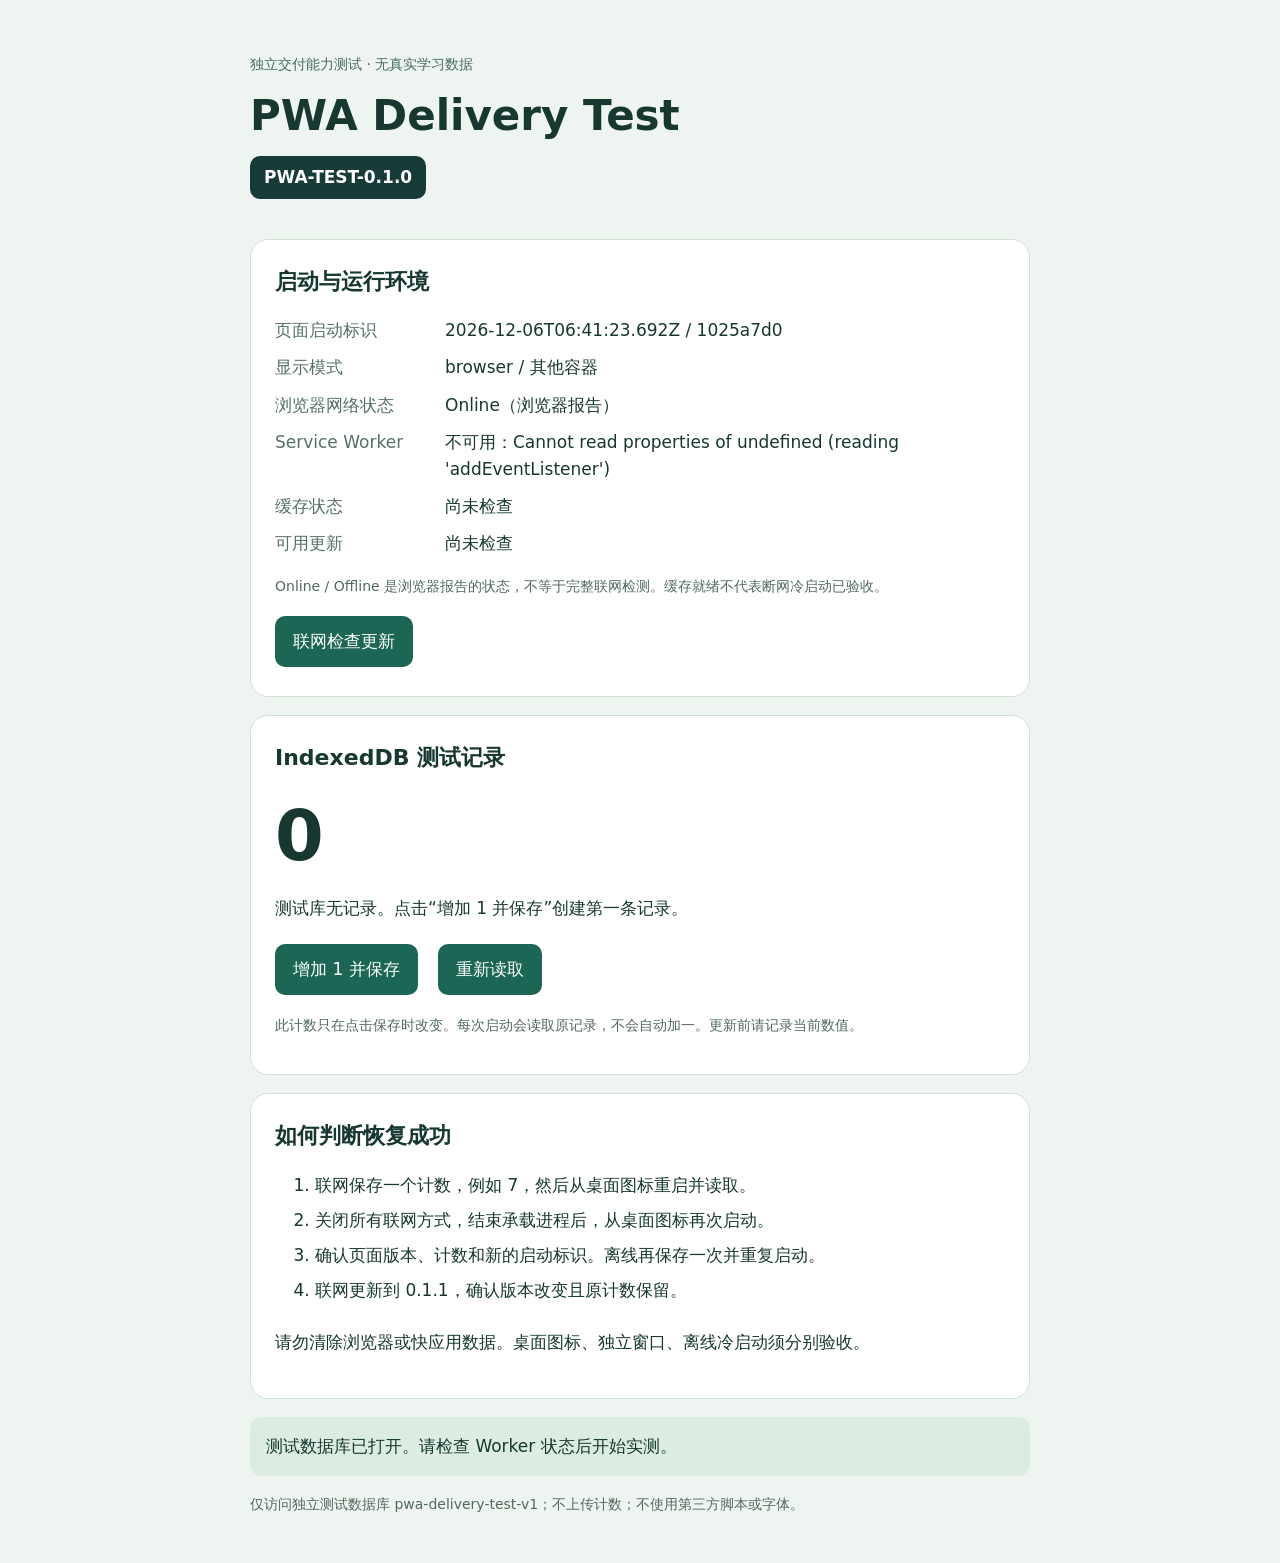
==== index.html @ 88a7f70e "Sync original PWA-TEST-0.1.0 delivery test files" ====
<!doctype html>
<html lang="zh-CN"><head><meta charset="utf-8"><meta name="viewport" content="width=device-width, initial-scale=1"><meta name="theme-color" content="#163b38"><title>PWA Delivery Test</title><link rel="manifest" href="./manifest.webmanifest"><link rel="icon" href="./icon-192.png"><link rel="stylesheet" href="./styles.css"><script defer src="./app.js"></script></head>
<body><main><header><span class="eyebrow">独立交付能力测试 · 无真实学习数据</span><h1>PWA Delivery Test</h1><strong class="version">PWA-TEST-0.1.0</strong></header>
<section><h2>启动与运行环境</h2><dl><dt>页面启动标识</dt><dd id="launch">正在读取</dd><dt>显示模式</dt><dd id="mode">正在读取</dd><dt>浏览器网络状态</dt><dd id="network">正在读取</dd><dt>Service Worker</dt><dd id="worker">正在检查</dd><dt>缓存状态</dt><dd id="cache">尚未检查</dd><dt>可用更新</dt><dd id="update-state">尚未检查</dd></dl><p class="note">Online / Offline 是浏览器报告的状态，不等于完整联网检测。缓存就绪不代表断网冷启动已验收。</p><button id="check-update" disabled>联网检查更新</button><button id="apply-update" hidden>启用新版本并重新载入</button></section>
<section><h2>IndexedDB 测试记录</h2><div class="counter" id="count">—</div><p id="saved">正在打开测试数据库</p><div class="actions"><button id="increment" disabled>增加 1 并保存</button><button id="read" disabled>重新读取</button></div><p class="note">此计数只在点击保存时改变。每次启动会读取原记录，不会自动加一。更新前请记录当前数值。</p></section>
<section><h2>如何判断恢复成功</h2><ol><li>联网保存一个计数，例如 7，然后从桌面图标重启并读取。</li><li>关闭所有联网方式，结束承载进程后，从桌面图标再次启动。</li><li>确认页面版本、计数和新的启动标识。离线再保存一次并重复启动。</li><li>联网更新到 0.1.1，确认版本改变且原计数保留。</li></ol><p>请勿清除浏览器或快应用数据。桌面图标、独立窗口、离线冷启动须分别验收。</p></section>
<p id="message" role="status" aria-live="polite">等待初始化</p><footer>仅访问独立测试数据库 pwa-delivery-test-v1；不上传计数；不使用第三方脚本或字体。</footer></main></body></html>
---- styles.css ----
*{box-sizing:border-box}body{margin:0;background:#eef4f0;color:#173831;font:17px/1.6 system-ui,sans-serif}main{max-width:820px;margin:auto;padding:28px 20px 48px}header{padding:22px 0}.eyebrow{color:#476b60;font-size:14px}h1{font-size:clamp(28px,5vw,42px);line-height:1.2;margin:14px 0}h2{font-size:22px;margin-top:0}.version{display:inline-block;background:#163b38;color:white;padding:8px 14px;border-radius:10px}section{background:white;padding:24px;border:1px solid #d0e0d6;border-radius:18px;margin:18px 0}dl{display:grid;grid-template-columns:160px 1fr;gap:10px}dt{color:#567067}dd{margin:0;overflow-wrap:anywhere}.note,footer{font-size:14px;color:#52695e}.counter{font-size:70px;font-weight:750;line-height:1.2}.actions{display:flex;gap:12px;flex-wrap:wrap}button{font:inherit;background:#1b6654;color:white;border:0;border-radius:10px;min-height:50px;padding:12px 18px;margin:5px 8px 5px 0;cursor:pointer}button:disabled{opacity:.5;cursor:wait}button:focus-visible{outline:3px solid #b07b08;outline-offset:3px}[hidden]{display:none!important}#message{padding:16px;background:#dcece1;border-radius:12px;overflow-wrap:anywhere}#message.error{background:#ffddd7;color:#7f2719}li{padding-bottom:8px}@media(max-width:520px){dl{grid-template-columns:1fr;gap:4px}dd{margin-bottom:10px}section{padding:18px}main{padding:18px 14px}}
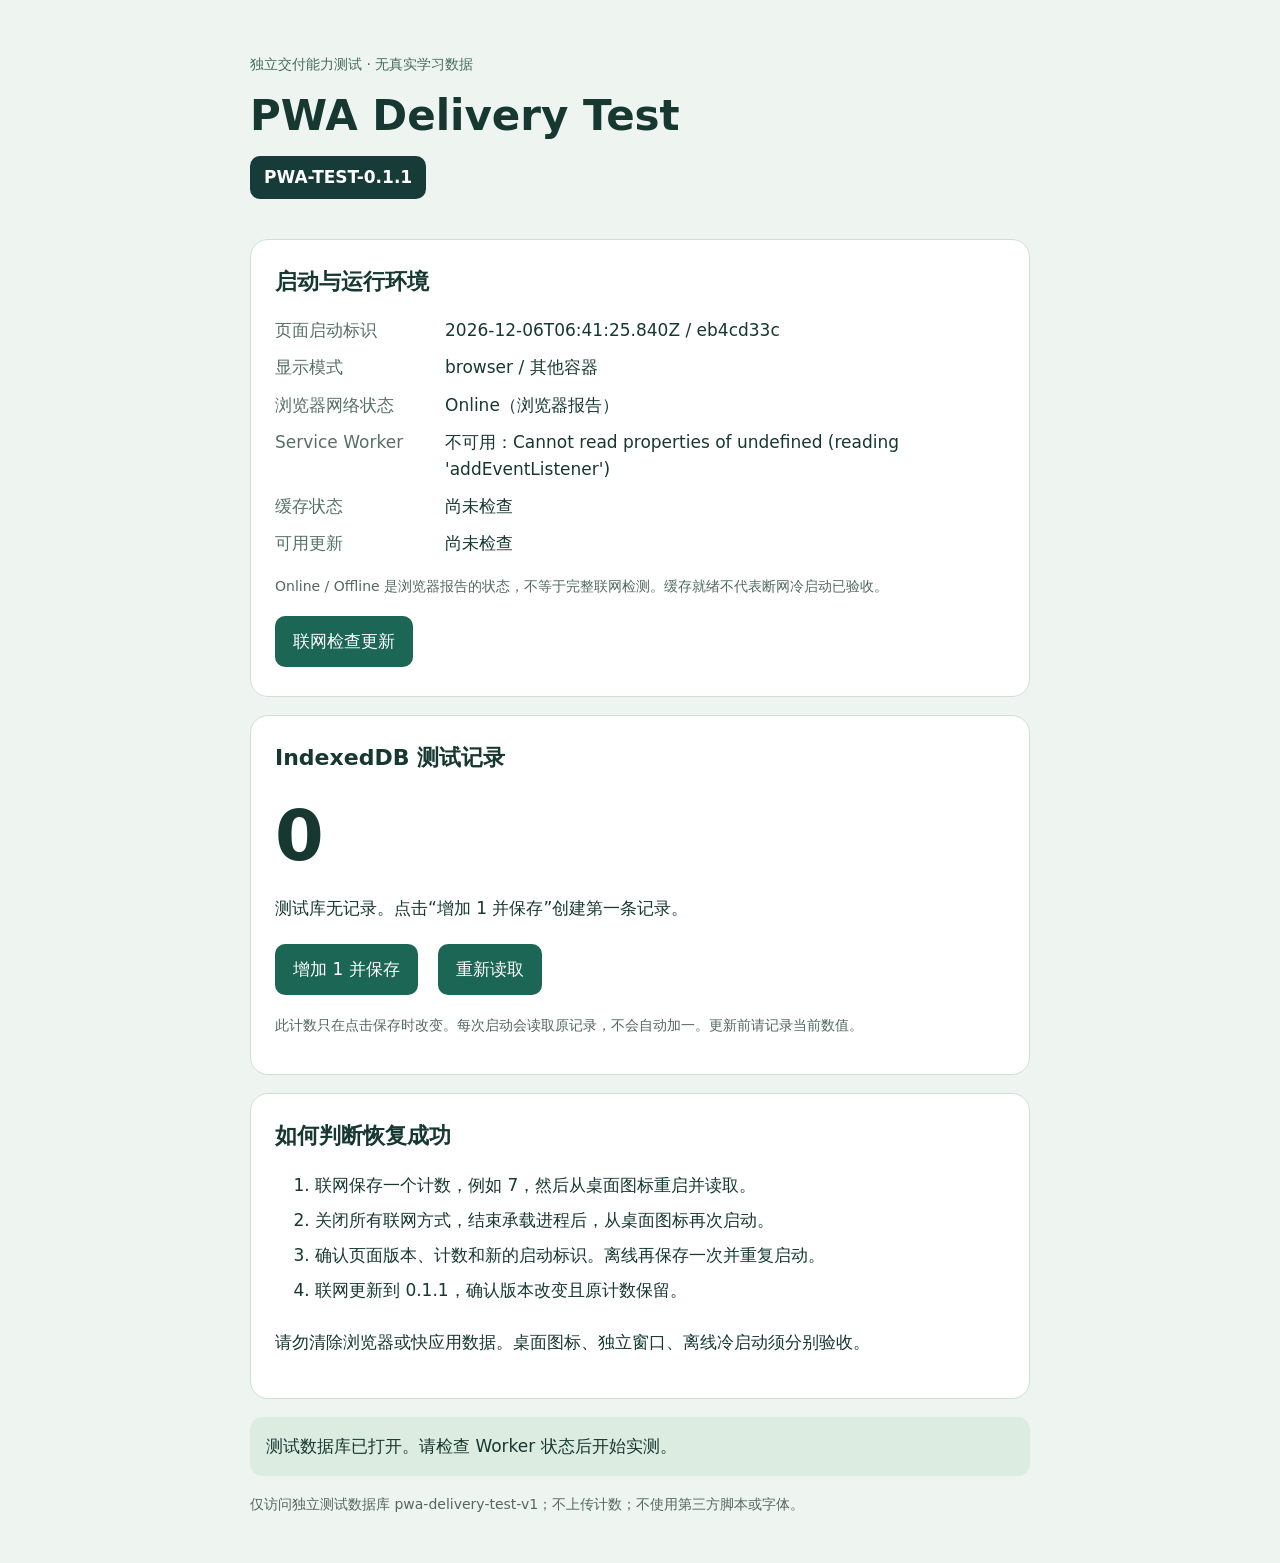
==== commit df363b95: "Prepare PWA-TEST-0.1.1 with retained old caches (pending publication approval)" ====
--- a/index.html
+++ b/index.html
@@ -1,6 +1,6 @@
 <!doctype html>
 <html lang="zh-CN"><head><meta charset="utf-8"><meta name="viewport" content="width=device-width, initial-scale=1"><meta name="theme-color" content="#163b38"><title>PWA Delivery Test</title><link rel="manifest" href="./manifest.webmanifest"><link rel="icon" href="./icon-192.png"><link rel="stylesheet" href="./styles.css"><script defer src="./app.js"></script></head>
-<body><main><header><span class="eyebrow">独立交付能力测试 · 无真实学习数据</span><h1>PWA Delivery Test</h1><strong class="version">PWA-TEST-0.1.0</strong></header>
+<body><main><header><span class="eyebrow">独立交付能力测试 · 无真实学习数据</span><h1>PWA Delivery Test</h1><strong class="version">PWA-TEST-0.1.1</strong></header>
 <section><h2>启动与运行环境</h2><dl><dt>页面启动标识</dt><dd id="launch">正在读取</dd><dt>显示模式</dt><dd id="mode">正在读取</dd><dt>浏览器网络状态</dt><dd id="network">正在读取</dd><dt>Service Worker</dt><dd id="worker">正在检查</dd><dt>缓存状态</dt><dd id="cache">尚未检查</dd><dt>可用更新</dt><dd id="update-state">尚未检查</dd></dl><p class="note">Online / Offline 是浏览器报告的状态，不等于完整联网检测。缓存就绪不代表断网冷启动已验收。</p><button id="check-update" disabled>联网检查更新</button><button id="apply-update" hidden>启用新版本并重新载入</button></section>
 <section><h2>IndexedDB 测试记录</h2><div class="counter" id="count">—</div><p id="saved">正在打开测试数据库</p><div class="actions"><button id="increment" disabled>增加 1 并保存</button><button id="read" disabled>重新读取</button></div><p class="note">此计数只在点击保存时改变。每次启动会读取原记录，不会自动加一。更新前请记录当前数值。</p></section>
 <section><h2>如何判断恢复成功</h2><ol><li>联网保存一个计数，例如 7，然后从桌面图标重启并读取。</li><li>关闭所有联网方式，结束承载进程后，从桌面图标再次启动。</li><li>确认页面版本、计数和新的启动标识。离线再保存一次并重复启动。</li><li>联网更新到 0.1.1，确认版本改变且原计数保留。</li></ol><p>请勿清除浏览器或快应用数据。桌面图标、独立窗口、离线冷启动须分别验收。</p></section>
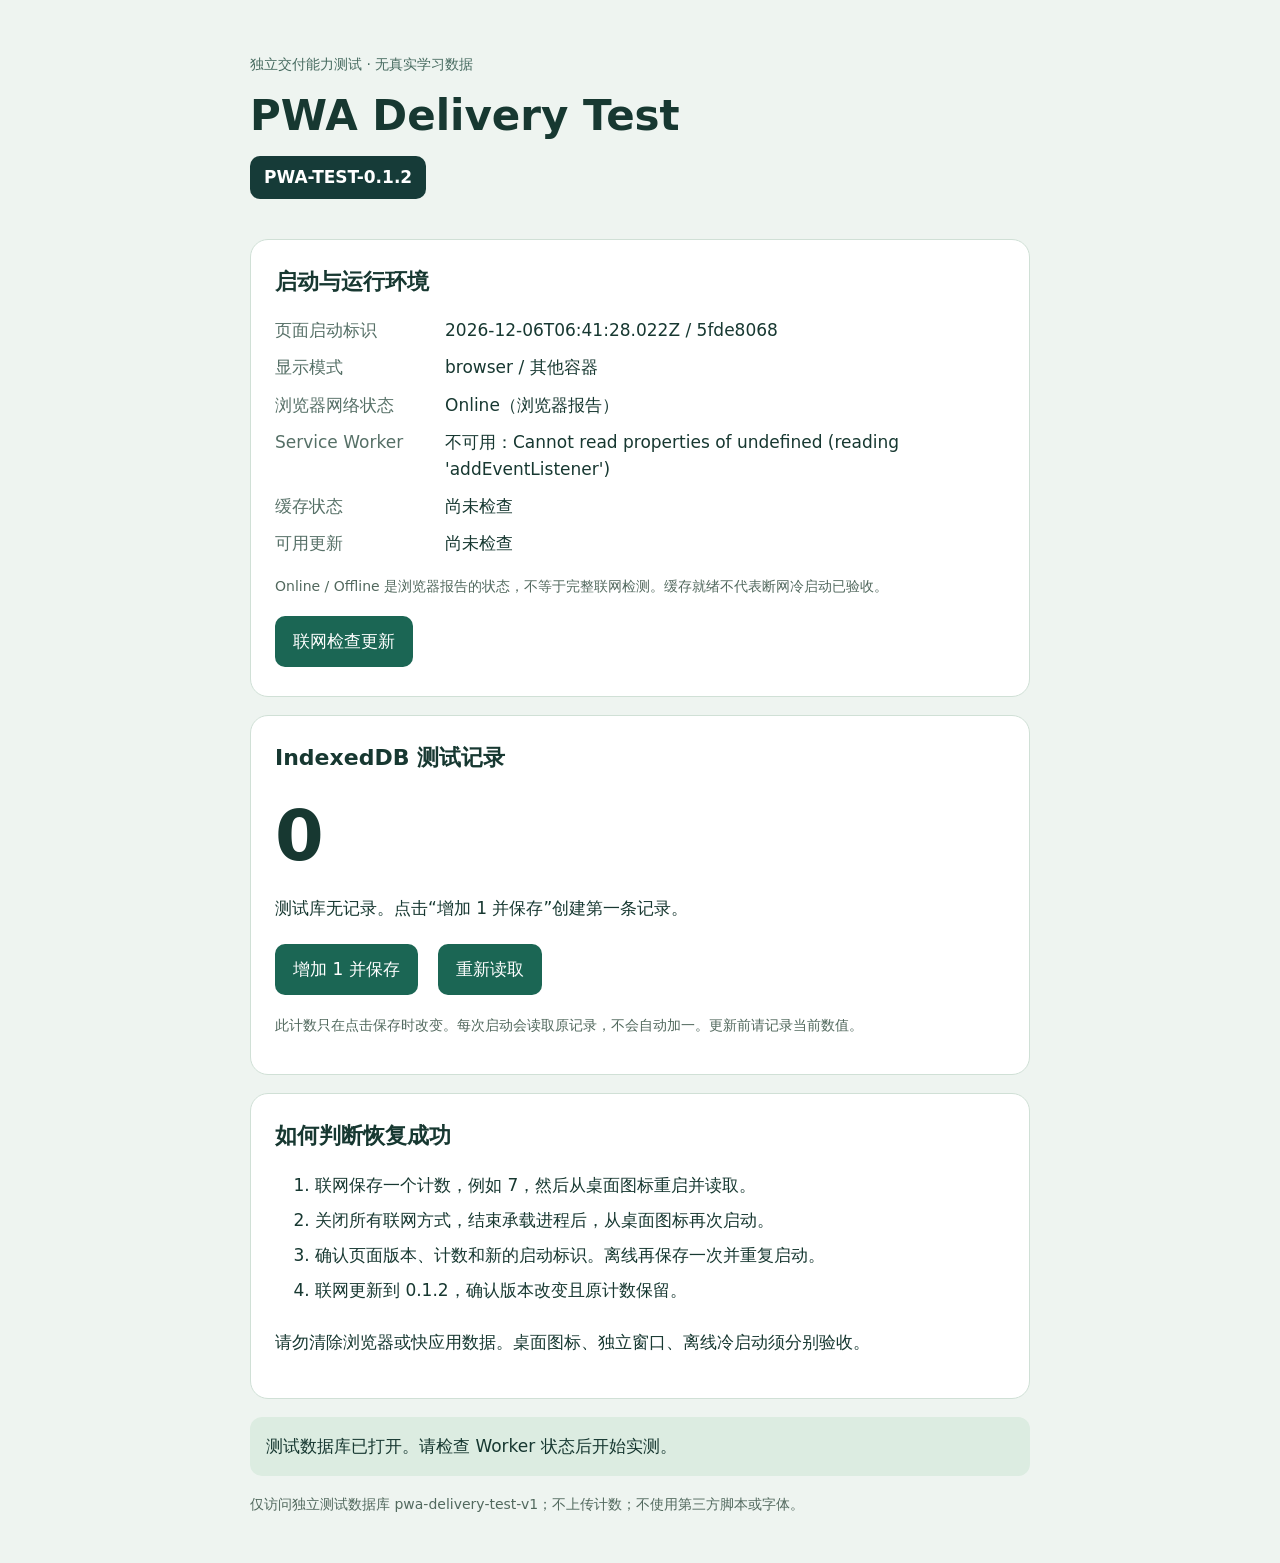
==== commit df9b5fe4: "feat: publish isolated WordQuest audio listening page" ====
--- a/index.html
+++ b/index.html
@@ -1,7 +1,7 @@
 <!doctype html>
 <html lang="zh-CN"><head><meta charset="utf-8"><meta name="viewport" content="width=device-width, initial-scale=1"><meta name="theme-color" content="#163b38"><title>PWA Delivery Test</title><link rel="manifest" href="./manifest.webmanifest"><link rel="icon" href="./icon-192.png"><link rel="stylesheet" href="./styles.css"><script defer src="./app.js"></script></head>
-<body><main><header><span class="eyebrow">独立交付能力测试 · 无真实学习数据</span><h1>PWA Delivery Test</h1><strong class="version">PWA-TEST-0.1.1</strong></header>
+<body><main><header><span class="eyebrow">独立交付能力测试 · 无真实学习数据</span><h1>PWA Delivery Test</h1><strong class="version">PWA-TEST-0.1.2</strong></header>
 <section><h2>启动与运行环境</h2><dl><dt>页面启动标识</dt><dd id="launch">正在读取</dd><dt>显示模式</dt><dd id="mode">正在读取</dd><dt>浏览器网络状态</dt><dd id="network">正在读取</dd><dt>Service Worker</dt><dd id="worker">正在检查</dd><dt>缓存状态</dt><dd id="cache">尚未检查</dd><dt>可用更新</dt><dd id="update-state">尚未检查</dd></dl><p class="note">Online / Offline 是浏览器报告的状态，不等于完整联网检测。缓存就绪不代表断网冷启动已验收。</p><button id="check-update" disabled>联网检查更新</button><button id="apply-update" hidden>启用新版本并重新载入</button></section>
 <section><h2>IndexedDB 测试记录</h2><div class="counter" id="count">—</div><p id="saved">正在打开测试数据库</p><div class="actions"><button id="increment" disabled>增加 1 并保存</button><button id="read" disabled>重新读取</button></div><p class="note">此计数只在点击保存时改变。每次启动会读取原记录，不会自动加一。更新前请记录当前数值。</p></section>
-<section><h2>如何判断恢复成功</h2><ol><li>联网保存一个计数，例如 7，然后从桌面图标重启并读取。</li><li>关闭所有联网方式，结束承载进程后，从桌面图标再次启动。</li><li>确认页面版本、计数和新的启动标识。离线再保存一次并重复启动。</li><li>联网更新到 0.1.1，确认版本改变且原计数保留。</li></ol><p>请勿清除浏览器或快应用数据。桌面图标、独立窗口、离线冷启动须分别验收。</p></section>
+<section><h2>如何判断恢复成功</h2><ol><li>联网保存一个计数，例如 7，然后从桌面图标重启并读取。</li><li>关闭所有联网方式，结束承载进程后，从桌面图标再次启动。</li><li>确认页面版本、计数和新的启动标识。离线再保存一次并重复启动。</li><li>联网更新到 0.1.2，确认版本改变且原计数保留。</li></ol><p>请勿清除浏览器或快应用数据。桌面图标、独立窗口、离线冷启动须分别验收。</p></section>
 <p id="message" role="status" aria-live="polite">等待初始化</p><footer>仅访问独立测试数据库 pwa-delivery-test-v1；不上传计数；不使用第三方脚本或字体。</footer></main></body></html>
